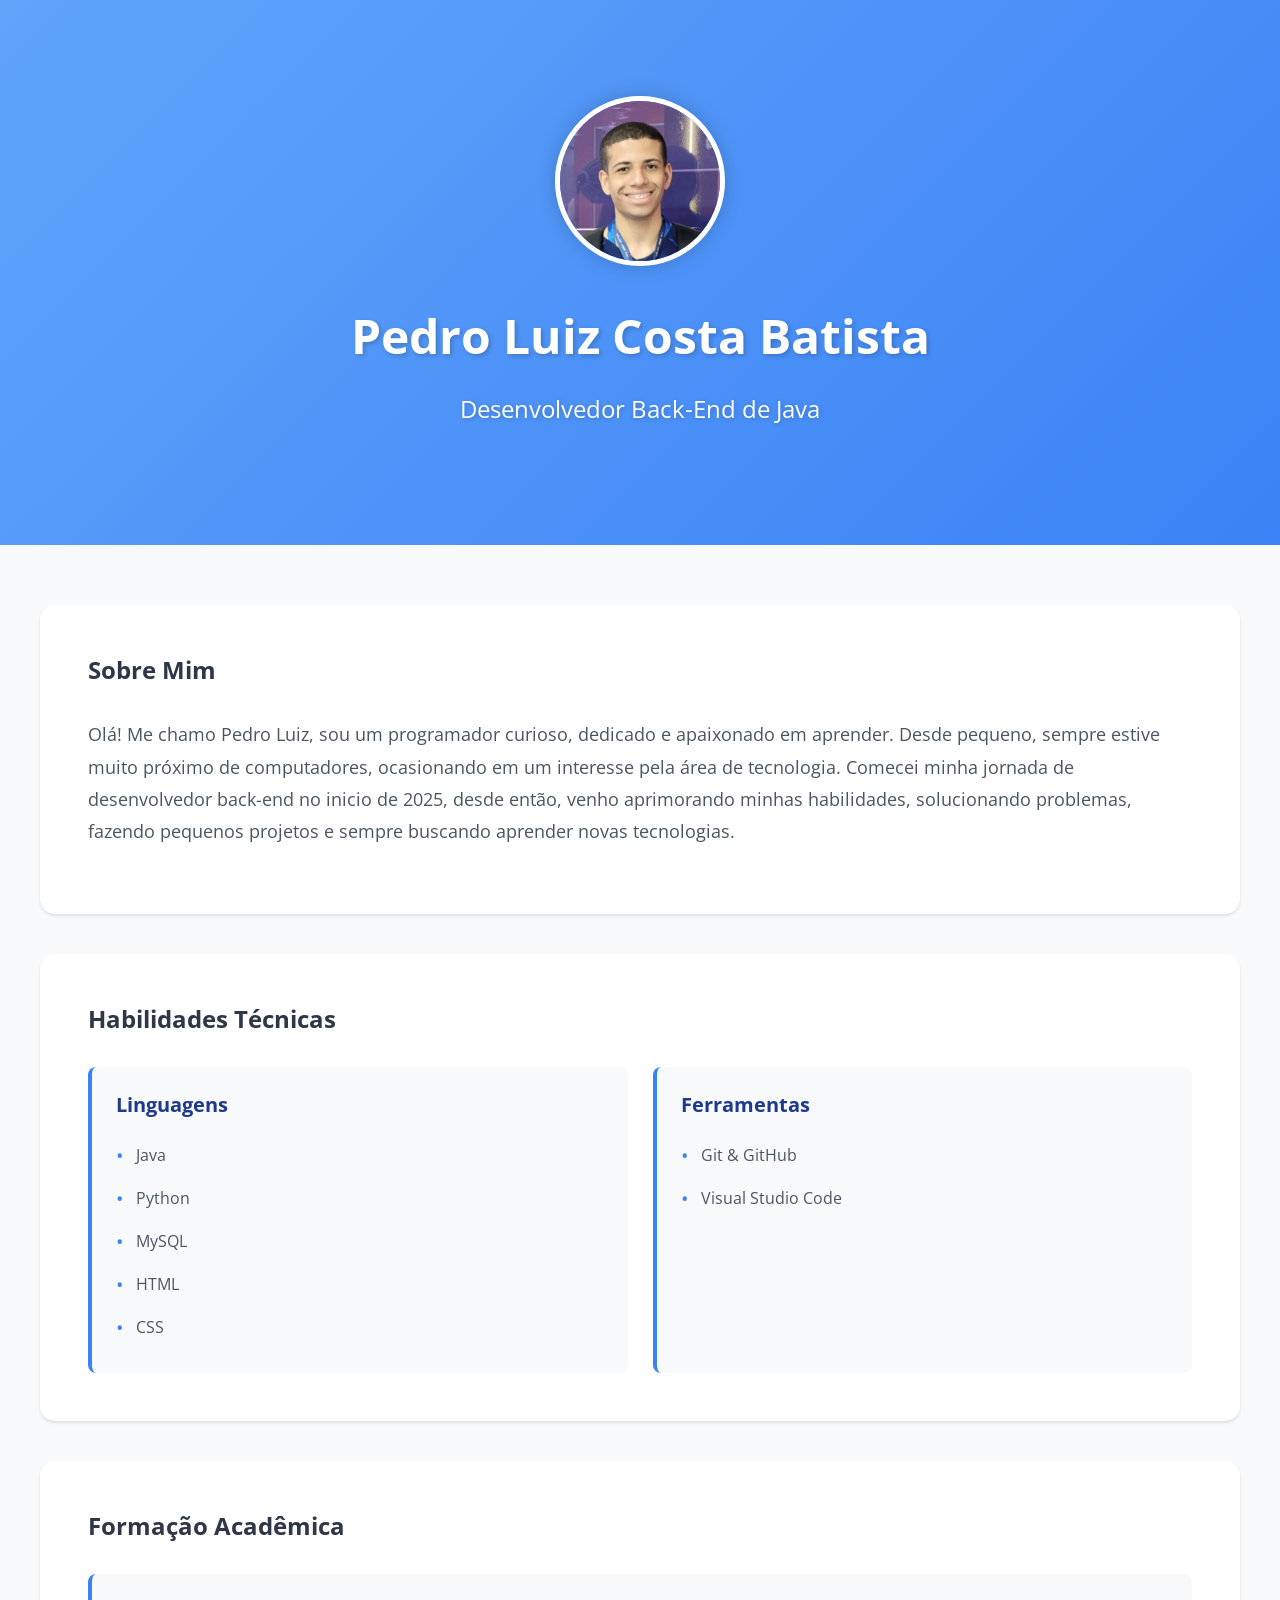
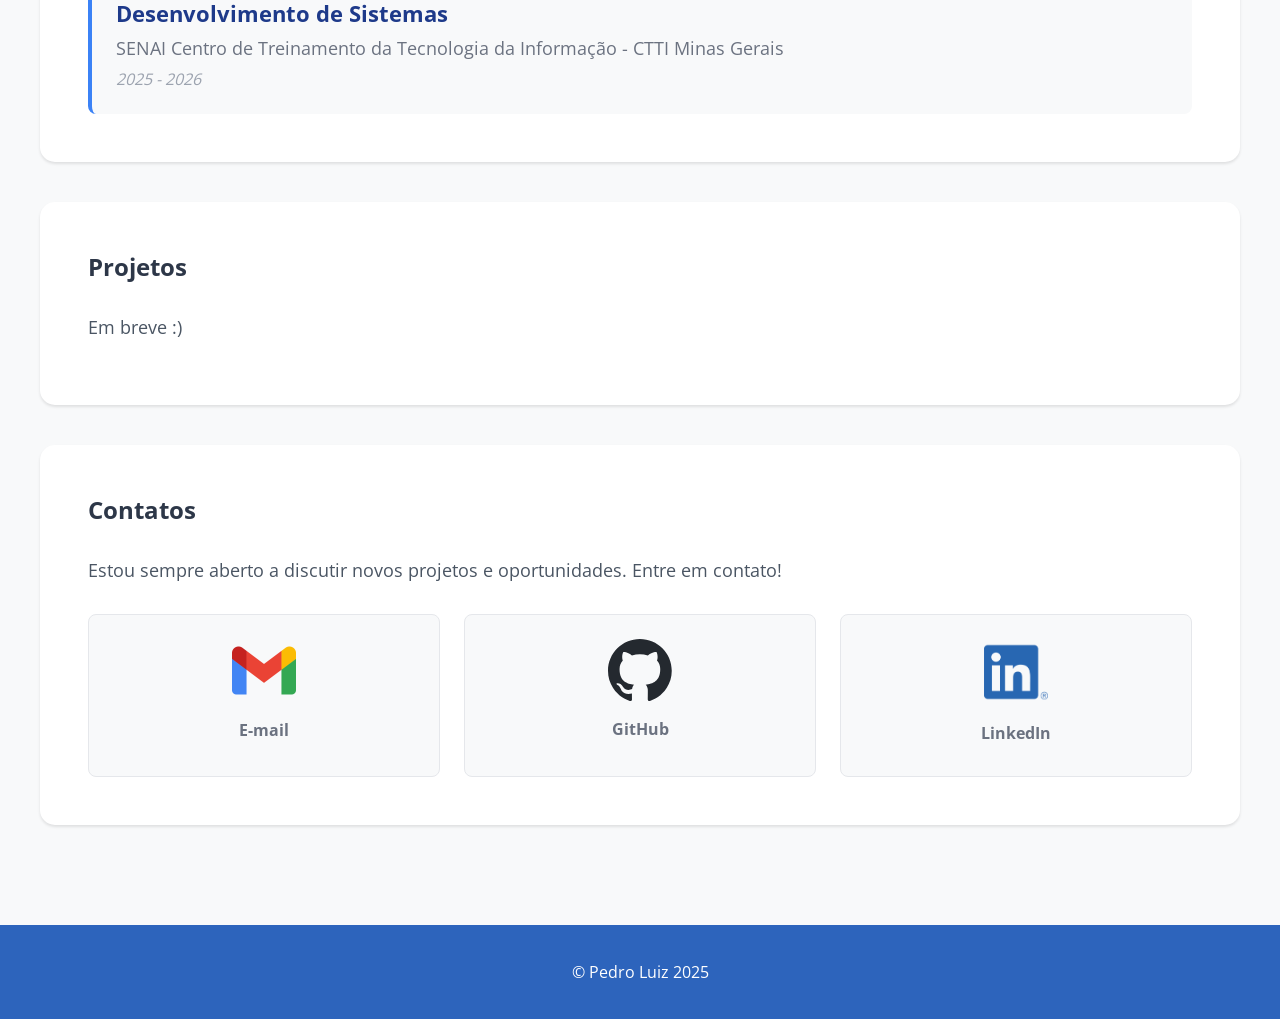
==== index.html @ 9a1a41ef "Site concluido" ====
<!DOCTYPE html>
<html lang="pt-br">
<head>
    <meta charset="UTF-8">
    <meta name="viewport" content="width=device-width, initial-scale=1.0">
    <link rel="stylesheet" href="styles/style.css">
    <link rel="stylesheet" href="styles/mobile.css">
    <link rel="shortcut icon" href="images/favicon.ico" type="image/x-icon">
    <title>Pedro Luiz</title>
</head>
<body>
    <header>
        <figure class="icone">
            <img src="images/Pedro.png" alt="Pedro (eu :D)">
        </figure>
        <h1>Pedro Luiz Costa Batista</h1>
        <p>Desenvolvedor Back-End de Java</p>
    </header>
    <main>
        <section class="sobre-mim">
            <h1 class="section-titulo">Sobre Mim</h1>
            <p>Olá! Me chamo Pedro Luiz, sou um programador curioso, dedicado e apaixonado em aprender. Desde pequeno, sempre estive muito próximo de computadores, ocasionando em um interesse pela área de tecnologia. Comecei minha jornada de desenvolvedor back-end no inicio de 2025, desde então, venho aprimorando minhas habilidades, solucionando problemas, fazendo pequenos projetos e sempre buscando aprender novas tecnologias.</p>
        </section>
        <section class="habilidades-tecnicas">
            <h1 class="section-titulo">Habilidades Técnicas</h1>
            <div class="habilidades-grid">
                <div class="habilidades-categoria">
                    <h3>Linguagens</h3>
                    <ul>
                        <li>Java</li>
                        <li>Python</li>
                        <li>MySQL</li>
                        <li>HTML</li>
                        <li>CSS</li>
                    </ul>
                </div>
                <div class="habilidades-categoria">
                    <h3>Ferramentas</h3>
                    <ul>
                        <li>Git & GitHub</li>
                        <li>Visual Studio Code</li>
                    </ul>
                </div>
            </div>
        </section>
        <section class="formacao">
            <h1 class="section-titulo">Formação Acadêmica</h1>
            <div>
                <a class="cartao" href="https://www.fiemg.com.br/unidades/senai-centro-de-treinamento-da-tecnologia-da-informacao-ctti/" target="_blank">
                    <h3 class="titulo">Desenvolvimento de Sistemas</h3>
                    <p class="instituicao">SENAI Centro de Treinamento da Tecnologia da Informação - CTTI Minas Gerais</p>
                    <p class="periodo">2025 - 2026</p>
                </a>       
            </div>
        </section>
        <section class="projetos">
            <h1 class="section-titulo">Projetos</h1>
            <p>Em breve :)</p>
        </section>
        <section class="contatos">
            <h1 class="section-titulo">Contatos</h1>
            <p>Estou sempre aberto a discutir novos projetos e oportunidades. Entre em contato!</p>
            <div class="contatos-grid">
                <a onclick="javascript:window.open('mailto:pl259647@gmail.com');event.preventDefault()" href="">
                    <img src="images/gmail.png" alt="Gmail logo">
                    <p>E-mail</p>
                </a>
                <a href="https://github.com/electronic0" target="_blank">
                    <img src="images/github-mark.svg" alt="GitHub logo">
                    <p>GitHub</p>
                </a>
                <a href="https://www.linkedin.com/in/pedroluizcostabatista/" target="_blank">
                    <img src="images/LI-In-Bug.png" alt="Linkedin Logo">
                    <p>LinkedIn</p>
                </a>
            </div>
        </section>
    </main>
    <footer>
        <p>&copy; Pedro Luiz 2025</p>
    </footer>
</body>
</html>
---- styles/style.css ----
@charset "UTF-8";
@font-face {
    font-family: "OpenSans";
    src: url("../fonts/OpenSans.ttf"), format("truetype");
}

body {
    background-color: #f8f9fa;
    font-family: 'OpenSans', sans-serif;
    margin: 0px;
}

header {
    background: linear-gradient(135deg, #60a5fa 0%, #3b82f6 100%);
    color: white;
    padding: 96px 0px;
    text-align: center;
}

.icone {
    margin: 0px 0px 32px 0px;
}

.icone > img {
    border: 5px solid white;
    box-shadow: 0px 0px 20px rgba(0, 0, 0, 0.2);
    border-radius: 50%;
    width: 160px;
}

header > h1 {
    font-size: 48px;
    margin-bottom: 16px;
    text-shadow: 2px 2px 5px rgba(0, 0, 0, 0.2);
}

header > p {
    font-size: 24px;
    text-shadow: 1px 1px 5px rgba(0, 0, 0, 0.2);
}

main {
    max-width: 1200px;
    margin: 0px auto;
    padding: 60px 20px;
}

.sobre-mim {
    background-color: white;
    border-radius: 15px;
    box-shadow: 0px 2px 3px rgba(0, 0, 0, 0.1);
    margin-bottom: 40px;
    padding: 48px;
}

.sobre-mim > h1 {
    color: #2D3748;
    margin: 0px 0px 32px 0px
}

.sobre-mim > p {
    color: #4a5563;
    font-size: 18px;
    line-height: 1.8;
}

.habilidades-tecnicas {
    background-color: white;
    border-radius: 15px;
    box-shadow: 0px 2px 3px rgba(0, 0, 0, 0.1);
    margin-bottom: 40px;
    padding: 48px;
}

.habilidades-tecnicas > h1 {
    color: #2D3748;
    margin: 0px 0px 32px 0px
}

.habilidades-grid {
    display: grid;
    grid-template-columns: repeat(auto-fit, minmax(280px, 1fr));
    gap: 25px;
}

.habilidades-categoria {
    background-color: #f8f9fa;
    border-radius: 8px;
    border-left: 4px solid #3b82f6;
    padding: 24px;
}

.habilidades-categoria > h3 {
    color: #1e3a8a;
    margin: 0px 0px 16px 0px;
    font-size: 20px;
}

.habilidades-categoria > ul {
    padding: 0px;
    margin: 0px;
}

.habilidades-categoria > ul > li::before {
    content: "•";
    color: #3b82f6;
    font-size: 20px;
    margin-right: 12px;
}

.habilidades-categoria > ul > li {
    align-items: center;
    color: #4b5563;
    display: flex;
    font-size: 16px;
    padding: 8px 0px;
}

.formacao {
    background-color: white;
    border-radius: 15px;
    box-shadow: 0px 2px 3px rgba(0, 0, 0, 0.1);
    margin-bottom: 40px;
    padding: 48px;
}

.formacao > h1 {
    color: #2D3748;
    margin: 0px 0px 32px 0px
}

.cartao {
    background-color: #f8f9fa;
    border-left: 4px solid #3b82f6;
    border-radius: 8px;
    display: block;
    padding: 24px;
    text-decoration: none;
}

.titulo {
    color: #1e3a8a;
    font-size: 22px;
    margin: 0px 0px 8px 0px;
}

.instituicao {
    color: #6b7280;
    font-size: 18px;
    margin: 0px 0px 8px 0px;
}

.periodo {
    color: #9ca3af;
    font-style: italic;
    margin: 0px;
}

.projetos {
    background-color: white;
    border-radius: 15px;
    box-shadow: 0px 2px 3px rgba(0, 0, 0, 0.1);
    margin-bottom: 40px;
    padding: 48px;
}

.projetos > h1 {
    color: #2D3748;
    margin: 0px 0px 32px 0px
}

.projetos > p {
    color: #4a5563;
    font-size: 18px;
}

.contatos {
    background-color: white;
    border-radius: 15px;
    box-shadow: 0px 2px 3px rgba(0, 0, 0, 0.1);
    margin-bottom: 40px;
    padding: 48px;
}

.contatos > h1 {
    color: #2D3748;
    margin: 0px 0px 32px 0px
}

.contatos > p {
    color: #4a5563;
    font-size: 18px;
}

.contatos-grid {
    display: grid;
    grid-template-columns: repeat(auto-fit, minmax(250px, 1fr));
    gap: 24px;
    margin-top: 32px;
}

.contatos-grid > a {
    background-color: #f8f9fa;
    border: 1px solid #e5e7eb;
    border-radius: 8px;
    display: block;
    padding: 24px;
    text-align: center;
    text-decoration: none;
    transition: 
        background-color 0.2s ease,
        border 0.2s ease, 
        transform 0.2s ease;
}

.contatos-grid > a:hover {
    background-color: #E6F0FA;
    border: 1px solid #DCE6F0;
    transform: translateY(-2px);
}

.contatos-grid > a > img {
    width: 64px;
    margin-bottom: 12px;
}

.contatos-grid > a > p {
    color: #6b7280;
    font-weight: bold;
    margin: 0px 0px 8px 0px;
}

footer {
    background-color: #2D64BC;
    color: white;
    padding: 20px 0px;
    text-align: center;
}
---- styles/mobile.css ----
@media (max-width: 768px) {
    header > h1 {
        font-size: 36px;
    }

    header > p {
        font-size: 20px;
    }

    .sobre-mim, .habilidades-tecnicas, .formacao, .projetos, .contatos {
        padding: 32px 24px;
    }

    .section-titulo {
        font-size: 28px;
    }

    .contatos-grid {
        grid-template-columns: 1fr;
    }
}
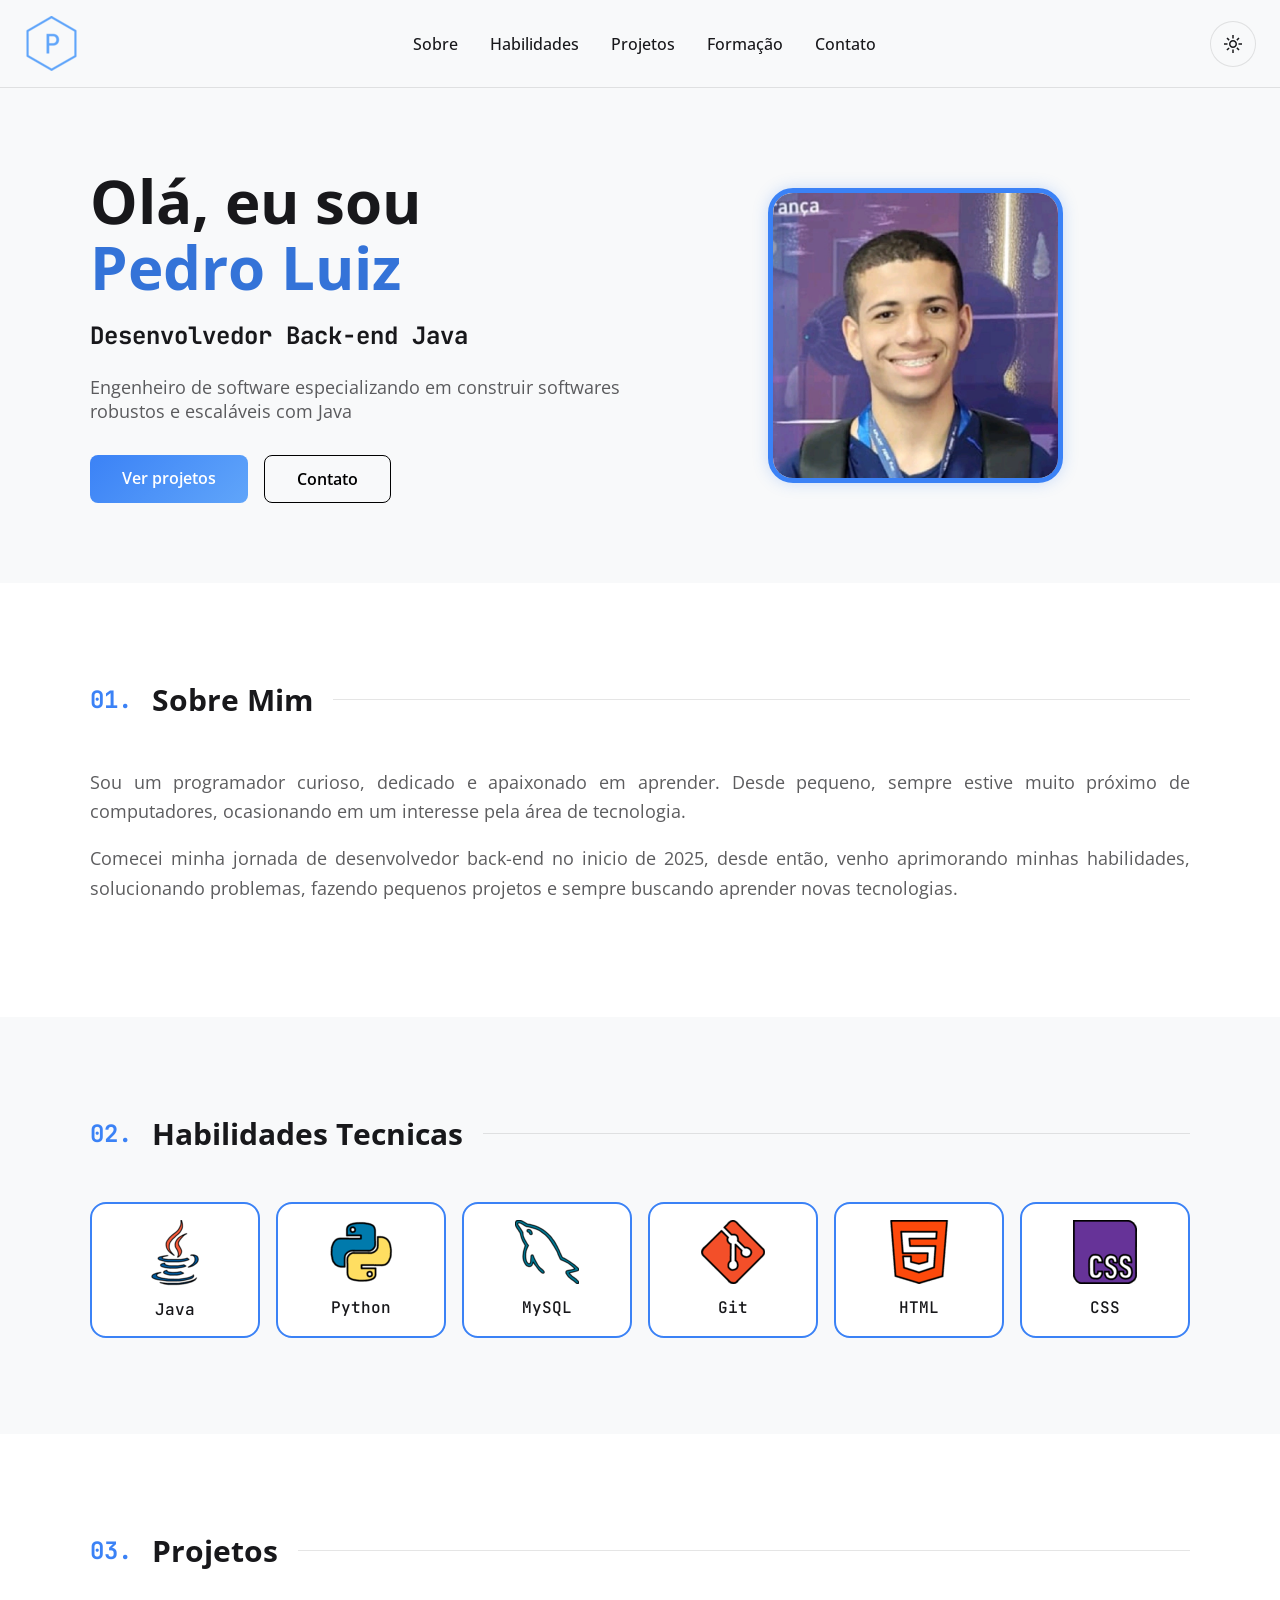
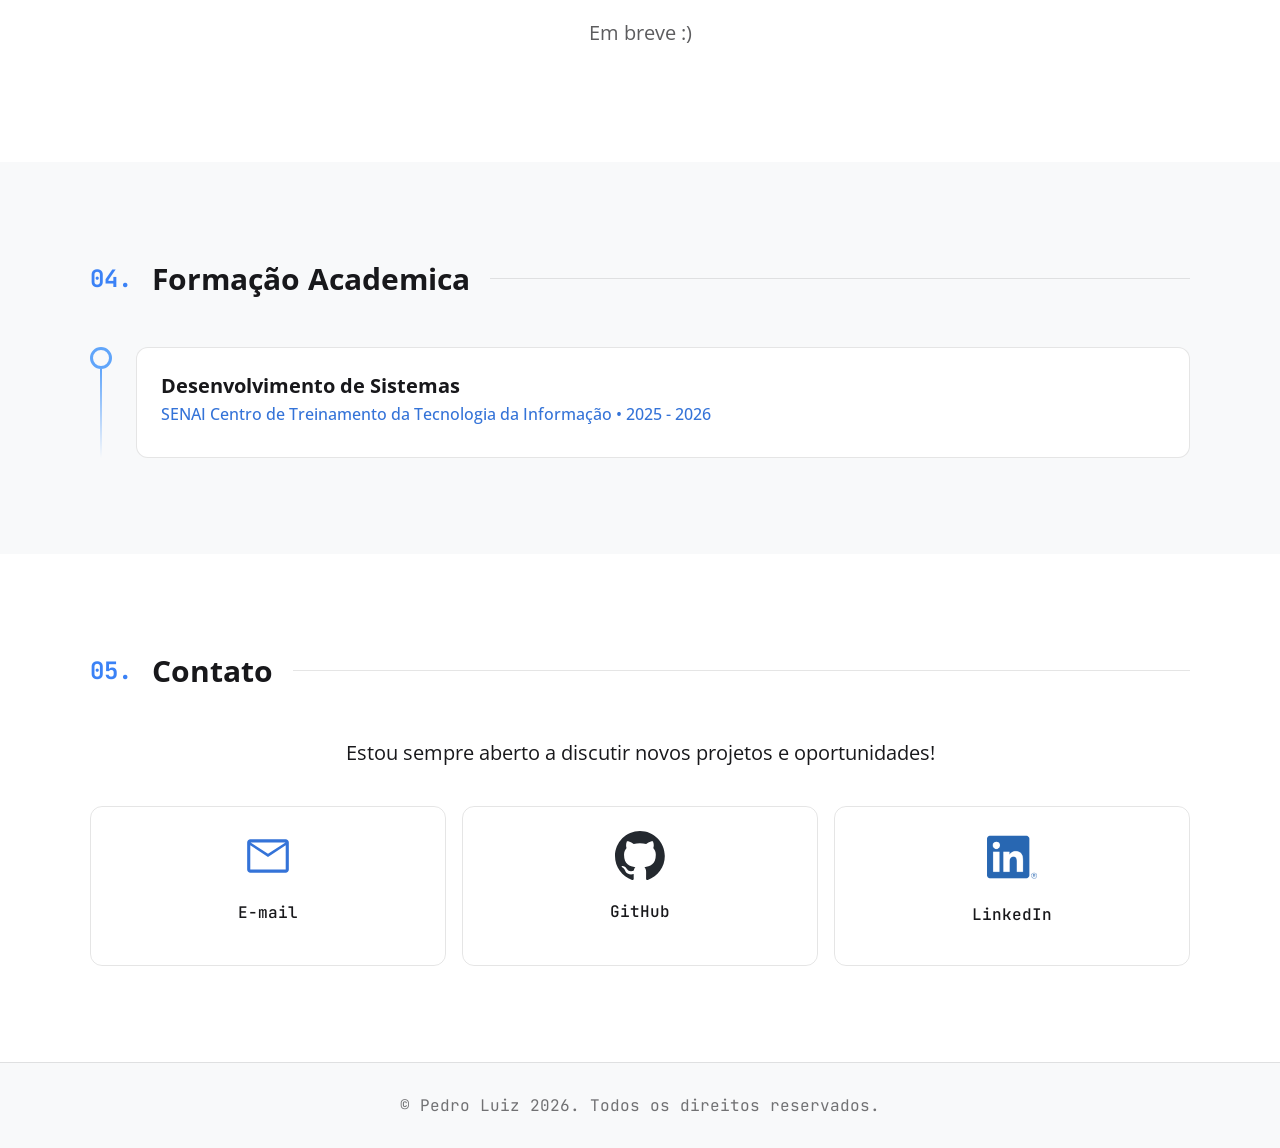
==== commit 0ade1e23: "Novo design do site" ====
--- a/index.html
+++ b/index.html
@@ -3,81 +3,147 @@
 <head>
     <meta charset="UTF-8">
     <meta name="viewport" content="width=device-width, initial-scale=1.0">
+    <meta name="author" content="Pedro Luiz">
+    <meta name="keywords" content="Pedro Luiz, Portfólio">
     <link rel="stylesheet" href="styles/style.css">
     <link rel="stylesheet" href="styles/mobile.css">
-    <link rel="shortcut icon" href="images/favicon.ico" type="image/x-icon">
+    <link rel="shortcut icon" href="images/icons/favicon.ico" type="image/x-icon">
+    <script type="text/javascript" src="scripts/script.js" defer></script>
     <title>Pedro Luiz</title>
 </head>
 <body>
     <header>
-        <figure class="icone">
-            <img src="images/Pedro.png" alt="Pedro (eu :D)">
-        </figure>
-        <h1>Pedro Luiz Costa Batista</h1>
-        <p>Desenvolvedor Back-End de Java</p>
+        <img src="images/icons/icone.png" alt="Icone">
+        <nav>
+            <a href="#sobre">Sobre</a>
+            <a href="#skills">Habilidades</a>
+            <a href="#projetos">Projetos</a>
+            <a href="#experiencia">Formação</a>
+            <a href="#contato">Contato</a>
+        </nav>
+        <button id="mudar-tema">
+            <img src="images/icons/modoclaro.svg" alt="Icone de modo claro">
+            <img src="images/icons/modoescuro.svg" alt="Icone de modo escuro">
+        </button>
     </header>
     <main>
-        <section class="sobre-mim">
-            <h1 class="section-titulo">Sobre Mim</h1>
-            <p>Olá! Me chamo Pedro Luiz, sou um programador curioso, dedicado e apaixonado em aprender. Desde pequeno, sempre estive muito próximo de computadores, ocasionando em um interesse pela área de tecnologia. Comecei minha jornada de desenvolvedor back-end no inicio de 2025, desde então, venho aprimorando minhas habilidades, solucionando problemas, fazendo pequenos projetos e sempre buscando aprender novas tecnologias.</p>
+        <section id="introducao">
+            <div id="estilo-introducao">
+                <div id="informacoes">
+                    <h1>Olá, eu sou</h1>
+                    <h1 id="destaque">Pedro Luiz</h1>
+                    <h2>Desenvolvedor Back-end Java</h2>
+                    <p>Engenheiro de software especializando em construir softwares robustos e escaláveis com Java</p>
+                    <section id="botoes">
+                        <a href="#projetos" id="botaoprojetos">Ver projetos</a>
+                        <a href="#contato" id="botaocontato">Contato</a>
+                    </section>
+                </div>
+                <img id="foto" src="images/Pedro.png" alt="Pedro (eu :D)">
+            </div>
         </section>
-        <section class="habilidades-tecnicas">
-            <h1 class="section-titulo">Habilidades Técnicas</h1>
-            <div class="habilidades-grid">
-                <div class="habilidades-categoria">
-                    <h3>Linguagens</h3>
-                    <ul>
-                        <li>Java</li>
-                        <li>Python</li>
-                        <li>MySQL</li>
-                        <li>HTML</li>
-                        <li>CSS</li>
-                    </ul>
+        <section id="sobre">
+            <div id="estilo-sobre">
+                <div class="subtitulos">
+                    <strong>01.</strong>
+                    <h2>Sobre Mim</h2>
+                    <div></div>
                 </div>
-                <div class="habilidades-categoria">
-                    <h3>Ferramentas</h3>
-                    <ul>
-                        <li>Git & GitHub</li>
-                        <li>Visual Studio Code</li>
-                    </ul>
+                <p>Sou um programador curioso, dedicado e apaixonado em aprender. Desde pequeno, sempre estive muito próximo de computadores, ocasionando em um interesse pela área de tecnologia.</p>
+                <p>Comecei minha jornada de desenvolvedor back-end no inicio de 2025, desde então, venho aprimorando minhas habilidades, solucionando problemas, fazendo pequenos projetos e sempre buscando aprender novas tecnologias.</p>
+            </div>
+        </section>
+        <section id="skills">
+            <div id="estilo-skills">
+                <div class="subtitulos">
+                    <strong>02.</strong>
+                    <h2>Habilidades Tecnicas</h2>
+                    <div></div>
+                </div>
+                <div id="habilidades-grid">
+                    <a href="https://www.java.com/pt-br/" target="_blank" class="cartao-skills" data-gif-src="images/animation/java.gif">
+                        <img src="images/icons/javaicon.png" alt="Icone do Java">
+                        <p>Java</p>
+                    </a>
+                    <a href="https://www.python.org/" target="_blank" class="cartao-skills" data-gif-src="images/animation/python.gif">
+                        <img src="images/icons/pythonicon.png" alt="Icone do Python">
+                        <p>Python</p>
+                    </a>
+                    <a href="https://www.mysql.com/" target="_blank" class="cartao-skills" data-gif-src="images/animation/mysql.gif">
+                        <img src="images/icons/mysqlicon.png" alt="Icone do MySQL">
+                        <p>MySQL</p>
+                    </a>
+                    <a href="https://git-scm.com/" target="_blank" class="cartao-skills" data-gif-src="images/animation/git.gif">
+                        <img src="images/icons/giticon.png" alt="Icone do Git">
+                        <p>Git</p>
+                    </a>
+                    <a href="https://html.spec.whatwg.org/multipage/" target="_blank" class="cartao-skills" data-gif-src="images/animation/html.gif">
+                        <img src="images/icons/htmlicon.png" alt="Icone do HTML">
+                        <p>HTML</p>
+                    </a>
+                    <a href="https://www.w3.org/Style/CSS/Overview.en.html" target="_blank" class="cartao-skills" data-gif-src="images/animation/css.gif">
+                        <img src="images/icons/cssicon.png" alt="Icone do CSS">
+                        <p>CSS</p>
+                    </a>
                 </div>
             </div>
         </section>
-        <section class="formacao">
-            <h1 class="section-titulo">Formação Acadêmica</h1>
-            <div>
-                <a class="cartao" href="https://www.fiemg.com.br/unidades/senai-centro-de-treinamento-da-tecnologia-da-informacao-ctti/" target="_blank">
-                    <h3 class="titulo">Desenvolvimento de Sistemas</h3>
-                    <p class="instituicao">SENAI Centro de Treinamento da Tecnologia da Informação - CTTI Minas Gerais</p>
-                    <p class="periodo">2025 - 2026</p>
-                </a>       
+        <section id="projetos">
+            <div id="estilo-projetos">
+                <div class="subtitulos">
+                    <strong>03.</strong>
+                    <h2>Projetos</h2>
+                    <div></div>
+                </div>
+                <p>Em breve :)</p>
             </div>
         </section>
-        <section class="projetos">
-            <h1 class="section-titulo">Projetos</h1>
-            <p>Em breve :)</p>
+        <section id="experiencia">
+            <div id="estilo-formacao">
+                <div class="subtitulos">
+                    <strong>04.</strong>
+                    <h2>Formação Academica</h2>
+                    <div></div>
+                </div>
+                <div class="formacao">
+                    <div class="ponto-linha">
+                        <div class="dot"></div>
+                        <div class="linha"></div>
+                    </div>
+                    <div class="cartao">
+                        <h3 class="titulo-curso">Desenvolvimento de Sistemas</h3>
+                        <p class="instituicao">SENAI Centro de Treinamento da Tecnologia da Informação • 2025 - 2026</p>
+                    </div>
+                </div>
+            </div>
         </section>
-        <section class="contatos">
-            <h1 class="section-titulo">Contatos</h1>
-            <p>Estou sempre aberto a discutir novos projetos e oportunidades. Entre em contato!</p>
-            <div class="contatos-grid">
-                <a onclick="javascript:window.open('mailto:pl259647@gmail.com');event.preventDefault()" href="">
-                    <img src="images/gmail.png" alt="Gmail logo">
-                    <p>E-mail</p>
-                </a>
-                <a href="https://github.com/electronic0" target="_blank">
-                    <img src="images/github-mark.svg" alt="GitHub logo">
-                    <p>GitHub</p>
-                </a>
-                <a href="https://www.linkedin.com/in/pedroluizcostabatista/" target="_blank">
-                    <img src="images/LI-In-Bug.png" alt="Linkedin Logo">
-                    <p>LinkedIn</p>
-                </a>
+        <section id="contato">
+            <div id="estilo-contato">
+                <div class="subtitulos">
+                    <strong>05.</strong>
+                    <h2>Contato</h2>
+                    <div></div>
+                </div>
+                <p>Estou sempre aberto a discutir novos projetos e oportunidades!</p>
+                <div id="contatos-grid">
+                    <a href="" onclick="abrirEmail()">
+                        <img src="images/icons/email.svg" alt="Icone de e-mail">
+                        <p>E-mail</p>
+                    </a>
+                    <a href="https://github.com/pedroluiz289" target="_blank">
+                        <img src="images/icons/github-mark.svg" alt="Icone do GitHub">
+                        <p>GitHub</p>
+                    </a>
+                    <a href="https://www.linkedin.com/in/pedroluizcostabatista/" target="_blank">
+                        <img src="images/icons/LI-In-Bug.png" alt="Icone do LinkedIn">
+                        <p>LinkedIn</p>
+                    </a>
+                </div>
             </div>
         </section>
     </main>
     <footer>
-        <p>&copy; Pedro Luiz 2025</p>
+        <p>&copy; Pedro Luiz 2026. Todos os direitos reservados.</p>
     </footer>
 </body>
 </html>
--- a/styles/style.css
+++ b/styles/style.css
@@ -4,235 +4,398 @@
     src: url("../fonts/OpenSans.ttf"), format("truetype");
 }
 
+@font-face {
+    font-family: "JetBrainsMono";
+    src: url("../fonts/JetBrainsMono.ttf"), format("truetype");
+}
+
+:root {
+    --cor-texto: #18181B;
+    --cor-primaria: #3B82F6;
+    --cor-segundaria: #60A5FA;
+    --cor-terciaria: #3473D8;
+    --cor-fundo: #F8F9FA;
+    --cor-superfice: #FFFFFF;
+    --cor-borda: #0000001A;
+    --icone-claro: "";
+}
+
+.modo-escuro {
+    --cor-texto: white;
+    --cor-primaria: #3B82F6;
+    --cor-segundaria: #60A5FA;
+    --cor-terciaria: #3473D8;
+    --cor-fundo: #0A0A0F;
+    --cor-superfice: #12121A;
+    --cor-borda: #FFFFFF40;
+}
+
 body {
+    color: var(--cor-texto);
     background-color: #f8f9fa;
     font-family: 'OpenSans', sans-serif;
     margin: 0px;
 }
 
 header {
-    background: linear-gradient(135deg, #60a5fa 0%, #3b82f6 100%);
+    display: flex;
+    background-color: var(--cor-fundo);
+    border-bottom: 1px solid var(--cor-borda);
+    justify-content: space-between;
+    align-items: center;
+    padding: 16px 24px;
+    position: sticky;
+    top: 0;
+    z-index: 25;
+}
+
+nav {
+    display: inherit;
+    gap: 32px;
+}
+
+nav > a {
+    color: var(--cor-texto);
+    font-weight: 500;
+    text-decoration: none;
+    transition: color 0.2s ease;
+}
+
+nav > a:hover {
+    color: var(--cor-primaria);
+}
+
+#mudar-tema {
+    cursor: pointer;
+    display: flex;
+    background-color: var(--cor-fundo);
+    border: 1px solid var(--cor-borda);
+    border-radius: 50%;
+    padding: 12px;
+    justify-content: center;
+    align-items: center;
+    height: 46px;
+    transition: border-color 0.3s ease;
+}
+
+#mudar-tema:hover {
+    border-color: var(--cor-primaria);
+}
+
+#mudar-tema > img:last-child {
+    display: none;
+}
+
+.modo-escuro #mudar-tema > img:first-child {
+    display: none;
+}
+
+.modo-escuro #mudar-tema > img:last-child {
+    display: block;
+}
+
+#introducao {
+    background-color: var(--cor-fundo);
+}
+
+#estilo-introducao {
+    display: grid;
+    grid-template-columns: repeat(2, minmax(0, 1fr));
+    align-items: center;
+    padding: 80px 24px;
+    max-width: 1100px;
+    margin: auto;
+}
+
+#informacoes > h1 {
+    font-size: 60px;
+    margin: 0px;
+    line-height: 1.1em;
+}
+
+#destaque {
+    color: #3473D8;
+}
+
+#informacoes > h2 {
+    font-family: "JetBrainsMono", sans-serif;
+}
+
+#informacoes > p {
+    color: var(--cor-texto);
+    font-size: 18px;
+    opacity: 0.7;
+    margin-top: 24px;
+    margin-bottom: 32px;
+}
+
+#botoes {
+    display: flex;
+    margin-top: 16px;
+    gap: 16px;
+}
+
+#botaoprojetos {
+    background-image: linear-gradient(135deg, var(--cor-primaria), var(--cor-segundaria));
+    box-shadow: 0px 8px 10px rgba(59, 130, 246, 0);
+    text-decoration: none;
     color: white;
-    padding: 96px 0px;
+    border-radius: 8px;
+    padding: 12px 32px;
+    font-weight: 600;
+    transition: box-shadow, transform, 0.3s ease;
+}
+
+#botaoprojetos:hover {
+    transform: translateY(-2px);
+    box-shadow: 0px 5px 10px rgba(59, 130, 246, 0.35);
+}
+
+#botaocontato {
+    background-color: transparent;
+    text-decoration: none;
+    color: black;
+    border: 1px solid black;
+    border-radius: 8px;
+    padding: 12px 32px;
+    font-weight: 600;
+    transition: border, color, 0.2s cubic-bezier(0.4, 0, 0.2, 1);
+}
+
+.modo-escuro #botaocontato {
+    color: white;
+    border-color: white;
+}
+
+#botaocontato:hover {
+    border: 1px solid var(--cor-primaria);
+    color: var(--cor-primaria);
+}
+
+#foto {
+    display: block;
+    width: 285px;
+    margin-left: auto;
+    margin-right: auto;
+    border: 5px solid var(--cor-primaria);
+    box-shadow: 0px 0px 15px rgba(59, 130, 246, 0.25);
+    border-radius: 25px;
+}
+
+#sobre {
+    background-color: var(--cor-superfice);
+    scroll-margin-top: 25px;
+}
+
+#estilo-sobre {
+    padding: 96px 24px;
+    margin: auto;
+    max-width: 1100px;
+    text-align: justify;
+}
+
+.subtitulos {
+    display: flex;
+    align-items: center;
+    gap: 20px;
+    margin-bottom: 48px;
+}
+
+.subtitulos > strong {
+    font-size: 24px;
+    font-family: "JetBrainsMono", sans-serif;
+    color: var(--cor-primaria);
+}
+
+.subtitulos > h2 {
+    font-size: 30px;
+    margin: 0px;
+}
+
+.subtitulos > div {
+    background-color: var(--cor-borda);
+    height: 1px;
+    flex: 1 1 0%;
+}
+
+#estilo-sobre > p {
+    color: var(--cor-texto);
+    font-size: 18px;
+    line-height: 1.625;
+    opacity: 0.7;
+}
+
+#skills {
+    background-color: var(--cor-fundo);
+    padding: 96px 24px;
+    scroll-margin-top: 25px;
+}
+
+#estilo-skills {
+    max-width: 1100px;
+    margin: auto;
+}
+
+#habilidades-grid {
+    display: grid;
+    grid-template-columns: repeat(auto-fit, minmax(150px, 1fr));
+    gap: 16px;
+}
+
+.cartao-skills {
+    background-color: var(--cor-superfice);
+    border: 2px solid var(--cor-primaria);
+    border-radius: 16px;
     text-align: center;
-}
-
-.icone {
-    margin: 0px 0px 32px 0px;
-}
-
-.icone > img {
-    border: 5px solid white;
-    box-shadow: 0px 0px 20px rgba(0, 0, 0, 0.2);
+    padding: 16px;
+    text-decoration: none;
+    color: var(--cor-texto);
+    transition: background-color 0.2s ease;
+}
+
+.cartao-skills:hover {
+    background-color: rgba(59, 130, 246, 0.2);
+}
+
+.cartao-skills > p {
+    font-weight: 500;
+    font-family: "JetBrainsMono", sans-serif;
+    margin: 8px 0px 0px 0px;
+}
+
+#projetos {
+    background-color: var(--cor-superfice);
+    scroll-margin-top: 25px;
+    padding: 96px 24px;
+}
+
+#estilo-projetos {
+    margin: auto;
+    max-width: 1100px;
+}
+
+#estilo-projetos > p {
+    font-size: 20px;
+    opacity: 0.7;
+    text-align: center;
+}
+
+#experiencia {
+    background-color: var(--cor-fundo);
+    padding: 96px 24px;
+    scroll-margin-top: 25px;
+}
+
+#estilo-formacao {
+    margin: auto;
+    max-width: 1100px;
+}
+
+.formacao {
+    display: flex;
+    position: relative;
+    gap: 24px;
+}
+
+.ponto-linha {
+    display: flex;
+    align-items: center;
+    flex-direction: column;
+}
+
+.dot {
+    width: 16px;
+    height: 16px;
+    position: relative;
+    border: 3px solid var(--cor-segundaria);
+    flex-shrink: 0;
     border-radius: 50%;
-    width: 160px;
-}
-
-header > h1 {
-    font-size: 48px;
-    margin-bottom: 16px;
-    text-shadow: 2px 2px 5px rgba(0, 0, 0, 0.2);
-}
-
-header > p {
-    font-size: 24px;
-    text-shadow: 1px 1px 5px rgba(0, 0, 0, 0.2);
-}
-
-main {
-    max-width: 1200px;
-    margin: 0px auto;
-    padding: 60px 20px;
-}
-
-.sobre-mim {
-    background-color: white;
-    border-radius: 15px;
-    box-shadow: 0px 2px 3px rgba(0, 0, 0, 0.1);
+}
+
+.linha {
+    background-image: linear-gradient(to bottom, var(--cor-segundaria), transparent);
+    width: 2px;
+    height: 100%;
+    position: relative;
+}
+
+.cartao {
+    background-color: var(--cor-superfice);
+    border: 1px solid var(--cor-borda);
+    border-radius: 12px;
+    padding: 24px;
+    width: 100%;
+    transition: border-color 0.25s ease;
+}
+
+.cartao:hover {
+    border-color: var(--cor-segundaria);
+}
+
+.titulo-curso {
+    margin: 0px;
+    font-size: 20px;
+}
+
+.instituicao {
+    margin: 4px 0px 8px 0px;
+    font-weight: 500;
+    color: var(--cor-terciaria);
+}
+
+#contato {
+    background-color: var(--cor-superfice);
+    scroll-margin-top: 25px;
+    padding: 96px 24px;
+}
+
+#estilo-contato {
+    max-width: 1100px;
+    margin: auto;
+}
+
+#estilo-contato > p {
+    font-size: 20px;
+    text-align: center;
     margin-bottom: 40px;
-    padding: 48px;
-}
-
-.sobre-mim > h1 {
-    color: #2D3748;
-    margin: 0px 0px 32px 0px
-}
-
-.sobre-mim > p {
-    color: #4a5563;
-    font-size: 18px;
-    line-height: 1.8;
-}
-
-.habilidades-tecnicas {
-    background-color: white;
-    border-radius: 15px;
-    box-shadow: 0px 2px 3px rgba(0, 0, 0, 0.1);
-    margin-bottom: 40px;
-    padding: 48px;
-}
-
-.habilidades-tecnicas > h1 {
-    color: #2D3748;
-    margin: 0px 0px 32px 0px
-}
-
-.habilidades-grid {
+}
+
+#contatos-grid {
     display: grid;
-    grid-template-columns: repeat(auto-fit, minmax(280px, 1fr));
-    gap: 25px;
-}
-
-.habilidades-categoria {
-    background-color: #f8f9fa;
-    border-radius: 8px;
-    border-left: 4px solid #3b82f6;
-    padding: 24px;
-}
-
-.habilidades-categoria > h3 {
-    color: #1e3a8a;
-    margin: 0px 0px 16px 0px;
-    font-size: 20px;
-}
-
-.habilidades-categoria > ul {
-    padding: 0px;
-    margin: 0px;
-}
-
-.habilidades-categoria > ul > li::before {
-    content: "•";
-    color: #3b82f6;
-    font-size: 20px;
-    margin-right: 12px;
-}
-
-.habilidades-categoria > ul > li {
-    align-items: center;
-    color: #4b5563;
-    display: flex;
-    font-size: 16px;
-    padding: 8px 0px;
-}
-
-.formacao {
-    background-color: white;
-    border-radius: 15px;
-    box-shadow: 0px 2px 3px rgba(0, 0, 0, 0.1);
-    margin-bottom: 40px;
-    padding: 48px;
-}
-
-.formacao > h1 {
-    color: #2D3748;
-    margin: 0px 0px 32px 0px
-}
-
-.cartao {
-    background-color: #f8f9fa;
-    border-left: 4px solid #3b82f6;
-    border-radius: 8px;
+    gap: 16px;
+    grid-template-columns: repeat(auto-fit, minmax(250px, 1fr));
+}
+
+#contatos-grid > a {
     display: block;
-    padding: 24px;
+    border: 1px solid var(--cor-borda);
+    border-radius: 12px;
+    color: var(--cor-texto);
+    font-family: "JetBrainsMono", sans-serif;
+    font-weight: 500;
     text-decoration: none;
-}
-
-.titulo {
-    color: #1e3a8a;
-    font-size: 22px;
-    margin: 0px 0px 8px 0px;
-}
-
-.instituicao {
-    color: #6b7280;
-    font-size: 18px;
-    margin: 0px 0px 8px 0px;
-}
-
-.periodo {
-    color: #9ca3af;
-    font-style: italic;
-    margin: 0px;
-}
-
-.projetos {
-    background-color: white;
-    border-radius: 15px;
-    box-shadow: 0px 2px 3px rgba(0, 0, 0, 0.1);
-    margin-bottom: 40px;
-    padding: 48px;
-}
-
-.projetos > h1 {
-    color: #2D3748;
-    margin: 0px 0px 32px 0px
-}
-
-.projetos > p {
-    color: #4a5563;
-    font-size: 18px;
-}
-
-.contatos {
-    background-color: white;
-    border-radius: 15px;
-    box-shadow: 0px 2px 3px rgba(0, 0, 0, 0.1);
-    margin-bottom: 40px;
-    padding: 48px;
-}
-
-.contatos > h1 {
-    color: #2D3748;
-    margin: 0px 0px 32px 0px
-}
-
-.contatos > p {
-    color: #4a5563;
-    font-size: 18px;
-}
-
-.contatos-grid {
-    display: grid;
-    grid-template-columns: repeat(auto-fit, minmax(250px, 1fr));
-    gap: 24px;
-    margin-top: 32px;
-}
-
-.contatos-grid > a {
-    background-color: #f8f9fa;
-    border: 1px solid #e5e7eb;
-    border-radius: 8px;
-    display: block;
     padding: 24px;
     text-align: center;
-    text-decoration: none;
-    transition: 
-        background-color 0.2s ease,
-        border 0.2s ease, 
-        transform 0.2s ease;
-}
-
-.contatos-grid > a:hover {
-    background-color: #E6F0FA;
-    border: 1px solid #DCE6F0;
-    transform: translateY(-2px);
-}
-
-.contatos-grid > a > img {
-    width: 64px;
-    margin-bottom: 12px;
-}
-
-.contatos-grid > a > p {
-    color: #6b7280;
-    font-weight: bold;
-    margin: 0px 0px 8px 0px;
+    transition: border-color 0.25s ease;
+}
+
+#contatos-grid > a:hover {
+    border-color: var(--cor-segundaria);
+}
+
+#contatos-grid > a > img {
+    width: 50px;
 }
 
 footer {
-    background-color: #2D64BC;
-    color: white;
-    padding: 20px 0px;
+    background-color: var(--cor-fundo);
+    border-top: 1px solid var(--cor-borda);
+    padding: 32px 24px;
+}
+
+footer > p {
+    font-family: "JetBrainsMono", sans-serif;
+    opacity: 0.6;
+    margin: 0px;
     text-align: center;
-}
+}
--- a/styles/mobile.css
+++ b/styles/mobile.css
@@ -1,21 +1,39 @@
 @media (max-width: 768px) {
-    header > h1 {
-        font-size: 36px;
+    header > nav {
+        display: none;
     }
 
-    header > p {
+    #estilo-introducao {
+        grid-template-columns: 1fr;
+        text-align: center;
+    }
+
+    #botoes {
+        align-items: center;
+        justify-content: center;
+    }
+
+    #foto {
+        order: -1;
+        margin-bottom: 80px;
+    }
+
+    .subtitulos {
+        justify-content: center;
+        align-items: center;
+        text-align: center;
+        gap: 15px;
+    }
+
+    .subtitulos > strong {
         font-size: 20px;
     }
 
-    .sobre-mim, .habilidades-tecnicas, .formacao, .projetos, .contatos {
-        padding: 32px 24px;
+    .subtitulos > h2 {
+        font-size: 25px;
     }
 
-    .section-titulo {
-        font-size: 28px;
-    }
-
-    .contatos-grid {
-        grid-template-columns: 1fr;
+    #projetos {
+        scroll-margin-top: 250px;
     }
 }
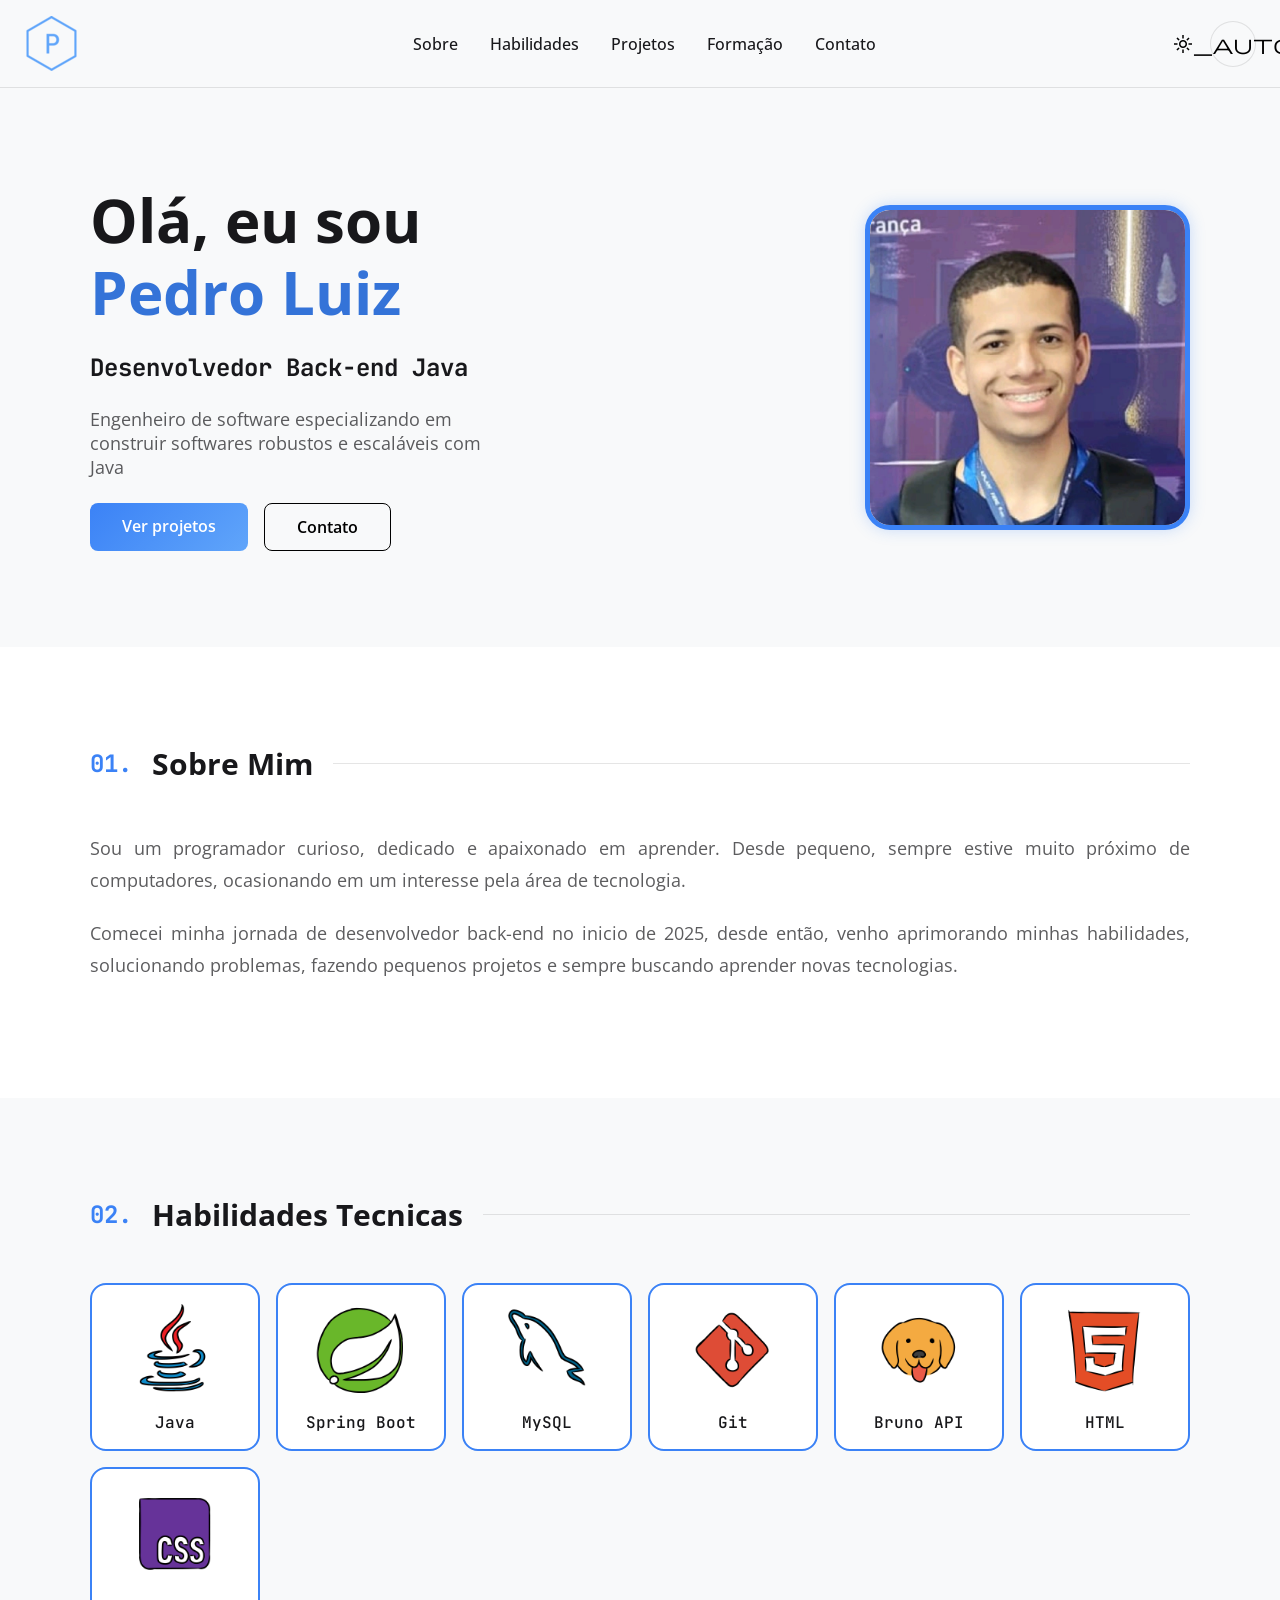
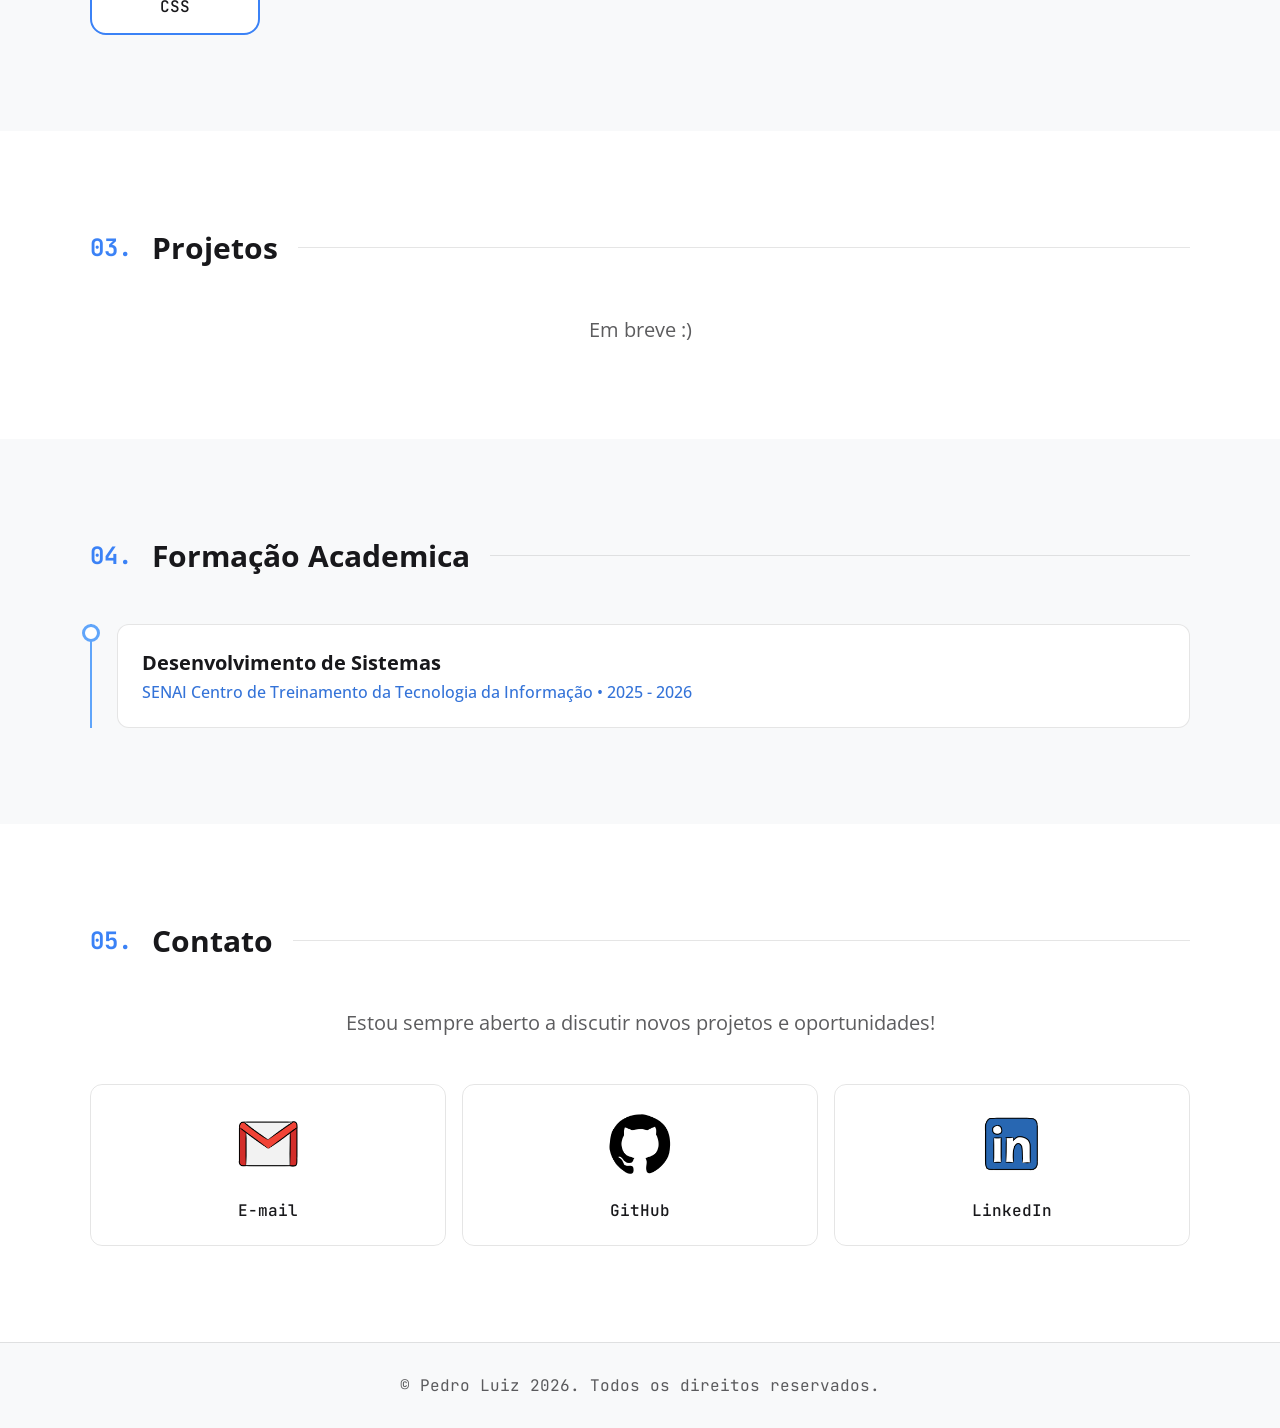
==== commit 47125f3b: "Atualização do site" ====
--- a/index.html
+++ b/index.html
@@ -21,13 +21,12 @@
             <a href="#experiencia">Formação</a>
             <a href="#contato">Contato</a>
         </nav>
-        <button id="mudar-tema">
-            <img src="images/icons/modoclaro.svg" alt="Icone de modo claro">
-            <img src="images/icons/modoescuro.svg" alt="Icone de modo escuro">
+        <button id="mudar-tema" onclick="mudarTema()">
+            <span id="icone-mudar-tema" class="material-symbols-outlined">rotate_auto</span>
         </button>
     </header>
     <main>
-        <section id="introducao">
+        <section id="introducao" class="card">
             <div id="estilo-introducao">
                 <div id="informacoes">
                     <h1>Olá, eu sou</h1>
@@ -35,14 +34,14 @@
                     <h2>Desenvolvedor Back-end Java</h2>
                     <p>Engenheiro de software especializando em construir softwares robustos e escaláveis com Java</p>
                     <section id="botoes">
-                        <a href="#projetos" id="botaoprojetos">Ver projetos</a>
-                        <a href="#contato" id="botaocontato">Contato</a>
+                        <a href="#projetos" id="botao-projetos">Ver projetos</a>
+                        <a href="#contato" id="botao-contato">Contato</a>
                     </section>
                 </div>
                 <img id="foto" src="images/Pedro.png" alt="Pedro (eu :D)">
             </div>
         </section>
-        <section id="sobre">
+        <section id="sobre" class="card">
             <div id="estilo-sobre">
                 <div class="subtitulos">
                     <strong>01.</strong>
@@ -53,7 +52,7 @@
                 <p>Comecei minha jornada de desenvolvedor back-end no inicio de 2025, desde então, venho aprimorando minhas habilidades, solucionando problemas, fazendo pequenos projetos e sempre buscando aprender novas tecnologias.</p>
             </div>
         </section>
-        <section id="skills">
+        <section id="skills" class="card">
             <div id="estilo-skills">
                 <div class="subtitulos">
                     <strong>02.</strong>
@@ -61,34 +60,38 @@
                     <div></div>
                 </div>
                 <div id="habilidades-grid">
-                    <a href="https://www.java.com/pt-br/" target="_blank" class="cartao-skills" data-gif-src="images/animation/java.gif">
-                        <img src="images/icons/javaicon.png" alt="Icone do Java">
+                    <a href="https://www.java.com/pt-br/" target="_blank" class="cartao-skills">
+                        <img src="images/animation/java.webp" alt="Icone do Java">
                         <p>Java</p>
                     </a>
-                    <a href="https://www.python.org/" target="_blank" class="cartao-skills" data-gif-src="images/animation/python.gif">
-                        <img src="images/icons/pythonicon.png" alt="Icone do Python">
-                        <p>Python</p>
+                    <a href="https://spring.io/projects/spring-boot" target="_blank" class="cartao-skills">
+                        <img src="images/animation/spring-boot.webp" alt="Icone do Spring Boot">
+                        <p>Spring Boot</p>
                     </a>
-                    <a href="https://www.mysql.com/" target="_blank" class="cartao-skills" data-gif-src="images/animation/mysql.gif">
-                        <img src="images/icons/mysqlicon.png" alt="Icone do MySQL">
+                    <a href="https://www.mysql.com/" target="_blank" class="cartao-skills">
+                        <img src="images/animation/mysql.webp" alt="Icone do MySQL">
                         <p>MySQL</p>
                     </a>
-                    <a href="https://git-scm.com/" target="_blank" class="cartao-skills" data-gif-src="images/animation/git.gif">
-                        <img src="images/icons/giticon.png" alt="Icone do Git">
+                    <a href="https://git-scm.com/" target="_blank" class="cartao-skills">
+                        <img src="images/animation/git.webp" alt="Icone do Git">
                         <p>Git</p>
                     </a>
-                    <a href="https://html.spec.whatwg.org/multipage/" target="_blank" class="cartao-skills" data-gif-src="images/animation/html.gif">
-                        <img src="images/icons/htmlicon.png" alt="Icone do HTML">
+                    <a href="https://www.usebruno.com/" target="_blank" class="cartao-skills">
+                        <img src="images/animation/bruno.webp" alt="Icone do Bruno API">
+                        <p>Bruno API</p>
+                    </a>
+                    <a href="https://html.spec.whatwg.org/multipage/" target="_blank" class="cartao-skills">
+                        <img src="images/animation/html5.webp" alt="Icone do HTML">
                         <p>HTML</p>
                     </a>
-                    <a href="https://www.w3.org/Style/CSS/Overview.en.html" target="_blank" class="cartao-skills" data-gif-src="images/animation/css.gif">
-                        <img src="images/icons/cssicon.png" alt="Icone do CSS">
+                    <a href="https://www.w3.org/Style/CSS/Overview.en.html" target="_blank" class="cartao-skills">
+                        <img src="images/animation/css.webp" alt="Icone do CSS">
                         <p>CSS</p>
                     </a>
                 </div>
             </div>
         </section>
-        <section id="projetos">
+        <section id="projetos" class="card">
             <div id="estilo-projetos">
                 <div class="subtitulos">
                     <strong>03.</strong>
@@ -98,26 +101,24 @@
                 <p>Em breve :)</p>
             </div>
         </section>
-        <section id="experiencia">
+        <section id="experiencia" class="card">
             <div id="estilo-formacao">
                 <div class="subtitulos">
                     <strong>04.</strong>
                     <h2>Formação Academica</h2>
                     <div></div>
                 </div>
-                <div class="formacao">
-                    <div class="ponto-linha">
-                        <div class="dot"></div>
-                        <div class="linha"></div>
-                    </div>
-                    <div class="cartao">
-                        <h3 class="titulo-curso">Desenvolvimento de Sistemas</h3>
-                        <p class="instituicao">SENAI Centro de Treinamento da Tecnologia da Informação • 2025 - 2026</p>
+                <div class="formacoes">
+                    <div class="formacao">
+                        <div class="cartao">
+                            <h3 class="titulo-curso">Desenvolvimento de Sistemas</h3>
+                            <p class="instituicao">SENAI Centro de Treinamento da Tecnologia da Informação • 2025 - 2026</p>
+                        </div>
                     </div>
                 </div>
             </div>
         </section>
-        <section id="contato">
+        <section id="contato" class="card">
             <div id="estilo-contato">
                 <div class="subtitulos">
                     <strong>05.</strong>
@@ -127,16 +128,16 @@
                 <p>Estou sempre aberto a discutir novos projetos e oportunidades!</p>
                 <div id="contatos-grid">
                     <a href="" onclick="abrirEmail()">
-                        <img src="images/icons/email.svg" alt="Icone de e-mail">
-                        <p>E-mail</p>
+                        <img src="images/animation/email.webp" alt="Icone de e-mail">
+                        <p class="contato-titulo">E-mail</p>
                     </a>
                     <a href="https://github.com/pedroluiz289" target="_blank">
-                        <img src="images/icons/github-mark.svg" alt="Icone do GitHub">
-                        <p>GitHub</p>
+                        <img src="images/animation/github.webp" alt="Icone do GitHub">
+                        <p class="contato-titulo">GitHub</p>
                     </a>
                     <a href="https://www.linkedin.com/in/pedroluizcostabatista/" target="_blank">
-                        <img src="images/icons/LI-In-Bug.png" alt="Icone do LinkedIn">
-                        <p>LinkedIn</p>
+                        <img src="images/animation/linkedin.webp" alt="Icone do LinkedIn">
+                        <p class="contato-titulo">LinkedIn</p>
                     </a>
                 </div>
             </div>
--- a/styles/style.css
+++ b/styles/style.css
@@ -1,4 +1,6 @@
 @charset "UTF-8";
+@import url("https://fonts.googleapis.com/css2?family=Material+Symbols+Outlined:opsz,wght,FILL,GRAD@20..48,100..700,0..1,-50..200&icon_names=dark_mode,light_mode,night_sight_auto,light_mode_auto");
+
 @font-face {
     font-family: "OpenSans";
     src: url("../fonts/OpenSans.ttf"), format("truetype");
@@ -10,31 +12,36 @@
 }
 
 :root {
-    --cor-texto: #18181B;
+    --fonte-primaria: "OpenSans", sans-serif;
+    --fonte-segundaria: "JetBrainsMono", sans-serif;
+
     --cor-primaria: #3B82F6;
     --cor-segundaria: #60A5FA;
     --cor-terciaria: #3473D8;
+    
+    --cor-texto-geral: #18181B;
     --cor-fundo: #F8F9FA;
     --cor-superfice: #FFFFFF;
     --cor-borda: #0000001A;
-    --icone-claro: "";
 }
 
 .modo-escuro {
-    --cor-texto: white;
-    --cor-primaria: #3B82F6;
-    --cor-segundaria: #60A5FA;
-    --cor-terciaria: #3473D8;
+    --cor-texto-geral: white;
     --cor-fundo: #0A0A0F;
     --cor-superfice: #12121A;
     --cor-borda: #FFFFFF40;
 }
 
+* {
+    margin: 0px;
+    padding: 0px;
+    box-sizing: border-box;
+    font-family: var(--fonte-primaria);
+}
+
 body {
-    color: var(--cor-texto);
-    background-color: #f8f9fa;
-    font-family: 'OpenSans', sans-serif;
-    margin: 0px;
+    color: var(--cor-texto-geral);
+    background-color: var(--cor-fundo);
 }
 
 header {
@@ -55,10 +62,10 @@
 }
 
 nav > a {
-    color: var(--cor-texto);
+    color: var(--cor-texto-geral);
     font-weight: 500;
     text-decoration: none;
-    transition: color 0.2s ease;
+    transition: color 0.15s ease-in-out;
 }
 
 nav > a:hover {
@@ -66,6 +73,8 @@
 }
 
 #mudar-tema {
+    width: 46px;
+    height: 46px;
     cursor: pointer;
     display: flex;
     background-color: var(--cor-fundo);
@@ -74,43 +83,46 @@
     padding: 12px;
     justify-content: center;
     align-items: center;
-    height: 46px;
-    transition: border-color 0.3s ease;
+    transition: border-color 0.2s ease-in-out;
+}
+
+#mudar-tema > span {
+    color: black;
+    font-size: 20px;
+}
+
+.modo-escuro #mudar-tema > span{
+    color: white;
 }
 
 #mudar-tema:hover {
     border-color: var(--cor-primaria);
 }
 
-#mudar-tema > img:last-child {
-    display: none;
-}
-
-.modo-escuro #mudar-tema > img:first-child {
-    display: none;
-}
-
-.modo-escuro #mudar-tema > img:last-child {
-    display: block;
-}
-
-#introducao {
-    background-color: var(--cor-fundo);
+.card:nth-child(odd) {
+    background-color: var(--cor-fundo);
+    scroll-margin-top: 85px;
+    padding: 96px 24px;
+}
+
+.card:nth-child(even) {
+    background-color: var(--cor-superfice);
+    scroll-margin-top: 85px;
+    padding: 96px 24px;
 }
 
 #estilo-introducao {
-    display: grid;
-    grid-template-columns: repeat(2, minmax(0, 1fr));
+    display: flex;
     align-items: center;
-    padding: 80px 24px;
-    max-width: 1100px;
-    margin: auto;
+    gap: 10vw;
+    justify-content: space-between;
+    max-width: 1100px;
+    margin: 0px auto;
 }
 
 #informacoes > h1 {
     font-size: 60px;
-    margin: 0px;
-    line-height: 1.1em;
+    line-height: 1.2em;
 }
 
 #destaque {
@@ -118,40 +130,38 @@
 }
 
 #informacoes > h2 {
-    font-family: "JetBrainsMono", sans-serif;
+    font-family: var(--fonte-segundaria);
+    margin-top: 24px;
 }
 
 #informacoes > p {
-    color: var(--cor-texto);
+    color: var(--cor-texto-geral);
     font-size: 18px;
     opacity: 0.7;
-    margin-top: 24px;
-    margin-bottom: 32px;
+    max-width: 425px;
+    margin: 24px 0px;
 }
 
 #botoes {
     display: flex;
-    margin-top: 16px;
     gap: 16px;
 }
 
-#botaoprojetos {
+#botao-projetos {
     background-image: linear-gradient(135deg, var(--cor-primaria), var(--cor-segundaria));
-    box-shadow: 0px 8px 10px rgba(59, 130, 246, 0);
     text-decoration: none;
     color: white;
     border-radius: 8px;
     padding: 12px 32px;
     font-weight: 600;
-    transition: box-shadow, transform, 0.3s ease;
-}
-
-#botaoprojetos:hover {
-    transform: translateY(-2px);
-    box-shadow: 0px 5px 10px rgba(59, 130, 246, 0.35);
-}
-
-#botaocontato {
+    transition: box-shadow 0.2s ease-in-out;
+}
+
+#botao-projetos:hover {
+    box-shadow: 0px 0px 16px 2px rgba(59, 130, 246, 0.5);
+}
+
+#botao-contato {
     background-color: transparent;
     text-decoration: none;
     color: black;
@@ -159,36 +169,28 @@
     border-radius: 8px;
     padding: 12px 32px;
     font-weight: 600;
-    transition: border, color, 0.2s cubic-bezier(0.4, 0, 0.2, 1);
-}
-
-.modo-escuro #botaocontato {
+    transition: border-color, color, 0.2s ease-in-out;
+}
+
+.modo-escuro #botao-contato {
     color: white;
     border-color: white;
 }
 
-#botaocontato:hover {
-    border: 1px solid var(--cor-primaria);
+#botao-contato:hover {
+    border-color: var(--cor-primaria);
     color: var(--cor-primaria);
 }
 
 #foto {
     display: block;
-    width: 285px;
-    margin-left: auto;
-    margin-right: auto;
+    width: 325px;
     border: 5px solid var(--cor-primaria);
     box-shadow: 0px 0px 15px rgba(59, 130, 246, 0.25);
     border-radius: 25px;
 }
 
-#sobre {
-    background-color: var(--cor-superfice);
-    scroll-margin-top: 25px;
-}
-
 #estilo-sobre {
-    padding: 96px 24px;
     margin: auto;
     max-width: 1100px;
     text-align: justify;
@@ -203,7 +205,7 @@
 
 .subtitulos > strong {
     font-size: 24px;
-    font-family: "JetBrainsMono", sans-serif;
+    font-family: var(--fonte-segundaria);
     color: var(--cor-primaria);
 }
 
@@ -219,16 +221,11 @@
 }
 
 #estilo-sobre > p {
-    color: var(--cor-texto);
+    color: var(--cor-texto-geral);
     font-size: 18px;
-    line-height: 1.625;
-    opacity: 0.7;
-}
-
-#skills {
-    background-color: var(--cor-fundo);
-    padding: 96px 24px;
-    scroll-margin-top: 25px;
+    line-height: 1.8;
+    margin: 20px 0px;
+    opacity: 0.7;
 }
 
 #estilo-skills {
@@ -249,7 +246,7 @@
     text-align: center;
     padding: 16px;
     text-decoration: none;
-    color: var(--cor-texto);
+    color: var(--cor-texto-geral);
     transition: background-color 0.2s ease;
 }
 
@@ -257,16 +254,14 @@
     background-color: rgba(59, 130, 246, 0.2);
 }
 
+.cartao-skills > img {
+    width: 98px;
+}
+
 .cartao-skills > p {
     font-weight: 500;
-    font-family: "JetBrainsMono", sans-serif;
+    font-family: var(--fonte-segundaria);
     margin: 8px 0px 0px 0px;
-}
-
-#projetos {
-    background-color: var(--cor-superfice);
-    scroll-margin-top: 25px;
-    padding: 96px 24px;
 }
 
 #estilo-projetos {
@@ -280,42 +275,20 @@
     text-align: center;
 }
 
-#experiencia {
-    background-color: var(--cor-fundo);
-    padding: 96px 24px;
-    scroll-margin-top: 25px;
-}
-
 #estilo-formacao {
     margin: auto;
     max-width: 1100px;
 }
 
+.formacoes {
+    display: flex;
+    flex-direction: column;
+    gap: 25px;
+    border-left: 2px solid var(--cor-segundaria);
+}
+
 .formacao {
-    display: flex;
-    position: relative;
-    gap: 24px;
-}
-
-.ponto-linha {
-    display: flex;
-    align-items: center;
-    flex-direction: column;
-}
-
-.dot {
-    width: 16px;
-    height: 16px;
-    position: relative;
-    border: 3px solid var(--cor-segundaria);
-    flex-shrink: 0;
-    border-radius: 50%;
-}
-
-.linha {
-    background-image: linear-gradient(to bottom, var(--cor-segundaria), transparent);
-    width: 2px;
-    height: 100%;
+    margin-left: 25px;
     position: relative;
 }
 
@@ -325,39 +298,45 @@
     border-radius: 12px;
     padding: 24px;
     width: 100%;
-    transition: border-color 0.25s ease;
+    transition: border-color 0.15s ease-in-out;
 }
 
 .cartao:hover {
     border-color: var(--cor-segundaria);
 }
 
+.cartao::before {
+    content: "";
+    position: absolute;
+    width: 12px;
+    height: 12px;
+    left: -35px;
+    top: 0px;
+    border: 3px solid var(--cor-segundaria);
+    background-color: var(--cor-superfice);
+    border-radius: 50%;
+}
+
 .titulo-curso {
-    margin: 0px;
+    margin-bottom: 5px;
     font-size: 20px;
 }
 
 .instituicao {
-    margin: 4px 0px 8px 0px;
     font-weight: 500;
     color: var(--cor-terciaria);
 }
 
-#contato {
-    background-color: var(--cor-superfice);
-    scroll-margin-top: 25px;
-    padding: 96px 24px;
-}
-
 #estilo-contato {
     max-width: 1100px;
     margin: auto;
 }
 
 #estilo-contato > p {
+    opacity: 0.7;
     font-size: 20px;
     text-align: center;
-    margin-bottom: 40px;
+    margin-bottom: 48px;
 }
 
 #contatos-grid {
@@ -370,13 +349,10 @@
     display: block;
     border: 1px solid var(--cor-borda);
     border-radius: 12px;
-    color: var(--cor-texto);
-    font-family: "JetBrainsMono", sans-serif;
-    font-weight: 500;
     text-decoration: none;
     padding: 24px;
     text-align: center;
-    transition: border-color 0.25s ease;
+    transition: border-color 0.15s ease-in-out;
 }
 
 #contatos-grid > a:hover {
@@ -384,7 +360,14 @@
 }
 
 #contatos-grid > a > img {
-    width: 50px;
+    width: 70px;
+}
+
+.contato-titulo {
+    font-family: var(--fonte-segundaria);
+    font-weight: 500;
+    margin-top: 16px;
+    color: var(--cor-texto-geral);
 }
 
 footer {
@@ -394,8 +377,8 @@
 }
 
 footer > p {
-    font-family: "JetBrainsMono", sans-serif;
-    opacity: 0.6;
+    font-family: var(--fonte-segundaria);
+    opacity: 0.7;
     margin: 0px;
     text-align: center;
 }
--- a/styles/mobile.css
+++ b/styles/mobile.css
@@ -3,37 +3,209 @@
         display: none;
     }
 
+    #mudar-tema {
+        transition: none;
+    }
+
+    #mudar-tema:hover {
+        border-color: var(--cor-borda);
+    }
+
+    #mudar-tema:active {
+        border-color: var(--cor-primaria);
+    }
+
     #estilo-introducao {
-        grid-template-columns: 1fr;
-        text-align: center;
+        flex-direction: column;
+        text-align: center;
+        gap: 10vw;
+    }
+
+    #informacoes > h1 {
+        font-size: 12vw;
+    }
+
+    #informacoes > h2 {
+        text-align: center;
+        font-size: 4.5vw;
+    }
+
+    #informacoes > p {
+        font-size: 4vw;
+        text-align: center;
+        max-width: fit-content;
     }
 
     #botoes {
         align-items: center;
         justify-content: center;
+        flex-direction: column;
+        gap: 24px;
+        margin-top: 36px;
+    }
+
+    #botao-projetos,
+    #botao-contato {
+        width: 100%;
+        font-size: 4vw;
+        padding: 4.5vw;
+        transition: none;
+    }
+
+    #botao-projetos:hover {
+        box-shadow: none;
+    }
+
+    #botao-projetos:active {
+         background-image: none;
+         background-color: #2757A7;
+    }
+    
+    .modo-escuro #botao-contato:hover {
+        color: white;
+        border-color: white;
+    }
+
+    #botao-contato:hover {
+        color: black;
+        border-color: black;
+    }
+
+    #botao-contato:active,
+    .modo-escuro #botao-contato:active {
+        color: var(--cor-primaria);
+        border-color: var(--cor-primaria);
     }
 
     #foto {
         order: -1;
-        margin-bottom: 80px;
+        width: 70vw;
     }
 
     .subtitulos {
+        gap: 5vw;
         justify-content: center;
-        align-items: center;
-        text-align: center;
-        gap: 15px;
     }
 
     .subtitulos > strong {
-        font-size: 20px;
+        font-size: 5vw;
     }
 
     .subtitulos > h2 {
-        font-size: 25px;
+        font-size: 6vw;
+    }
+
+    .subtitulos > div {
+        display: none;
+    }
+
+    #estilo-sobre > p,
+    #estilo-projetos > p {
+        font-size: 4vw;
+    }
+
+    .formacoes {
+        border-left: none;
+        gap: 40px;
+    }
+
+    .formacao {
+        margin-left: 0px;
+        text-align: center;
+    }
+
+    .formacao:not(:last-child)::after {
+        content: "";
+        position: absolute;
+        left: 50%;
+        transform: translateX(-50%);
+        top: 100%;
+        width: 2px;
+        height: 40px;
+        background-color: var(--cor-primaria);
+    }
+
+    .cartao::before {
+        content: none;
+    }
+
+    .titulo-curso {
+        margin-bottom: 15px;
+        font-size: 4.5vw;
+    }
+
+    .instituicao {
+        line-height: 1.8;
+        font-size: 3.5vw;
+    }
+
+    #estilo-contato > .subtitulos {
+        margin-bottom: 30px;
+    }
+
+    #habilidades-grid {
+        grid-template-columns: none;
+    }
+
+    .cartao-skills {
+        transition: none;
+    }
+
+    .cartao-skills:hover {
+        background-color: var(--cor-superfice);
+    }
+
+    .cartao-skills:active {
+        background-color: rgba(59, 130, 246, 0.2);
+    }
+
+    .cartao-skills > img {
+        width: 25vw;
+    }
+
+    .ponto-linha {
+        position: absolute; 
+        top: 24px;
+        left: 50%;
+        right: 50%;
+        bottom: -50px;
+        z-index: 1;
+    }
+
+    .ponto {
+        display: none;
+    }
+
+    .cartao {
+        position: relative;
+        z-index: 1;
     }
 
     #projetos {
         scroll-margin-top: 250px;
     }
+
+    #estilo-contato > p {
+        font-size: 4vw;
+    }
+
+    #contatos-grid > a {
+        transition: none;
+    }
+
+    #contatos-grid > a:hover {
+        border-color: var(--cor-borda);
+    }
+
+    #contatos-grid > a:active {
+        border-color: var(--cor-segundaria);
+    }
+
+    #contatos-grid > a > img {
+        width: 20vw;
+    }
+
+    footer > p {
+        font-size: 3.5vw;
+    }
 }
